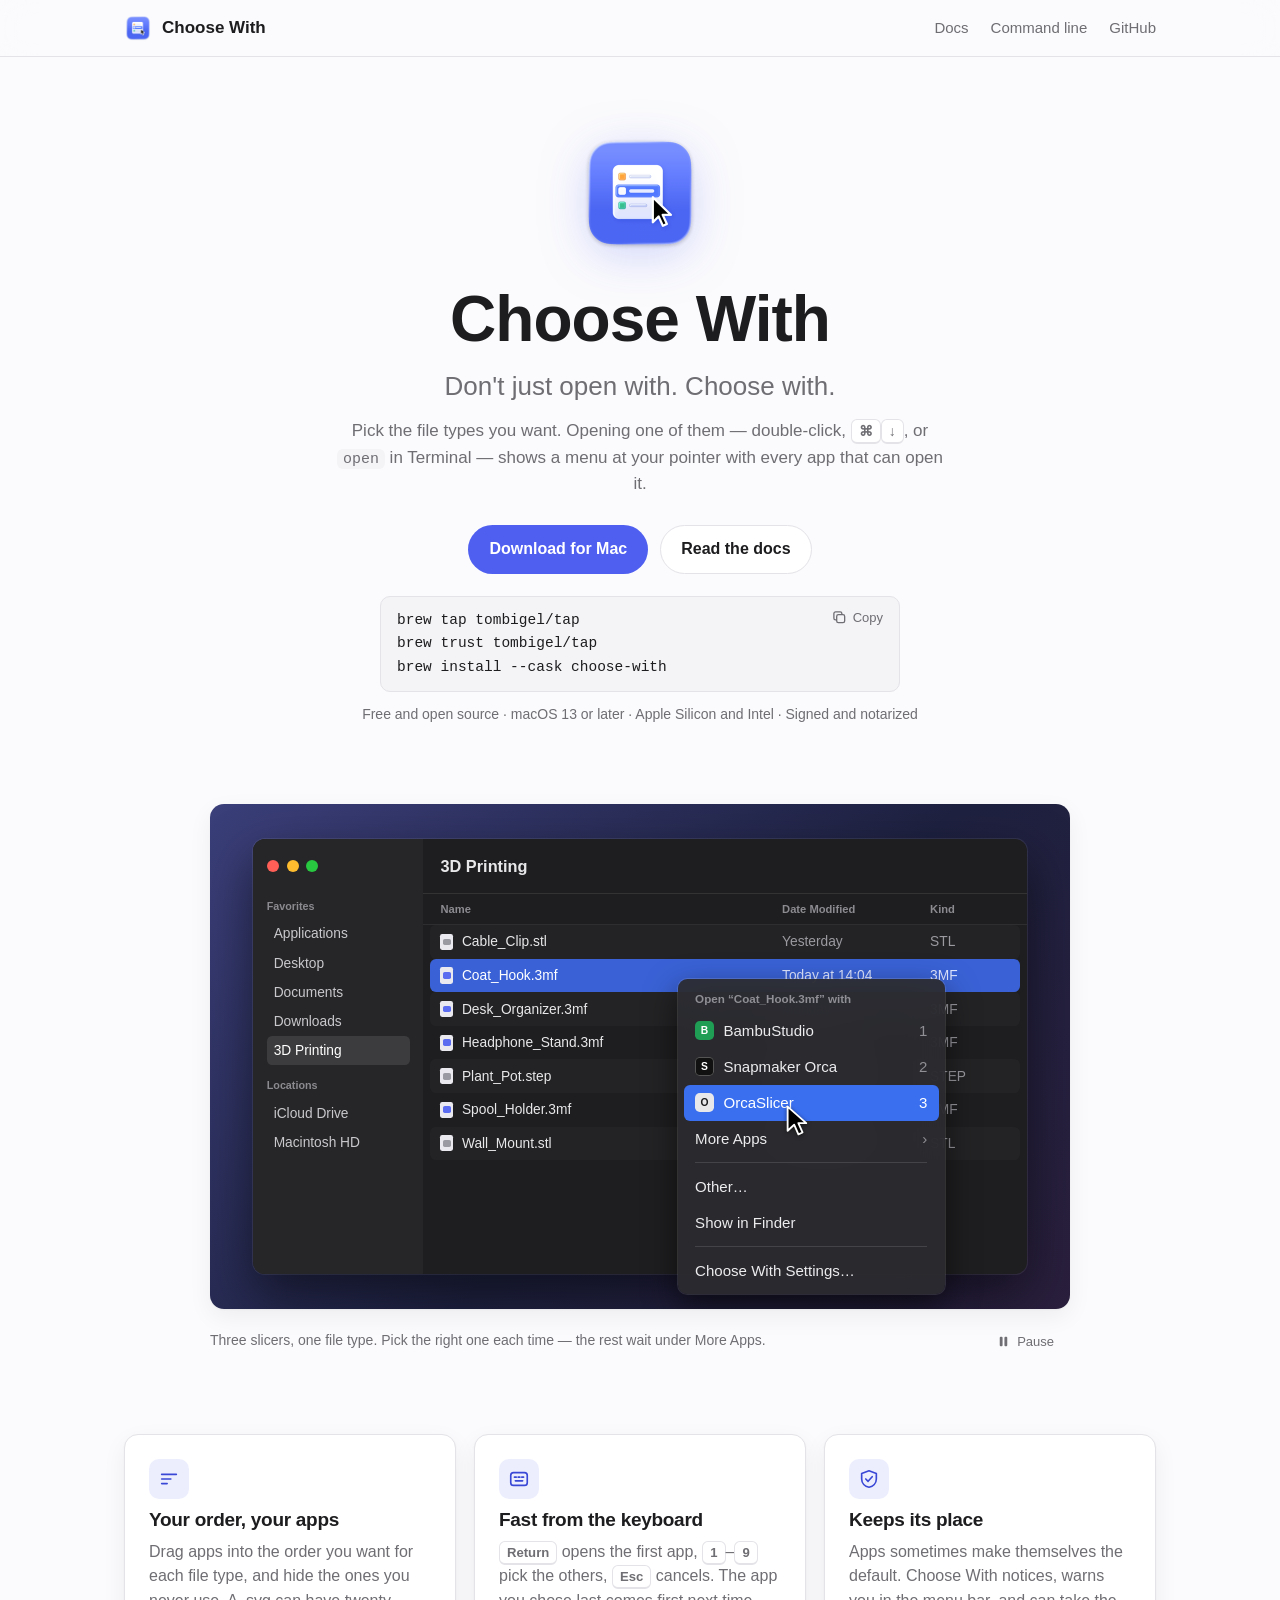
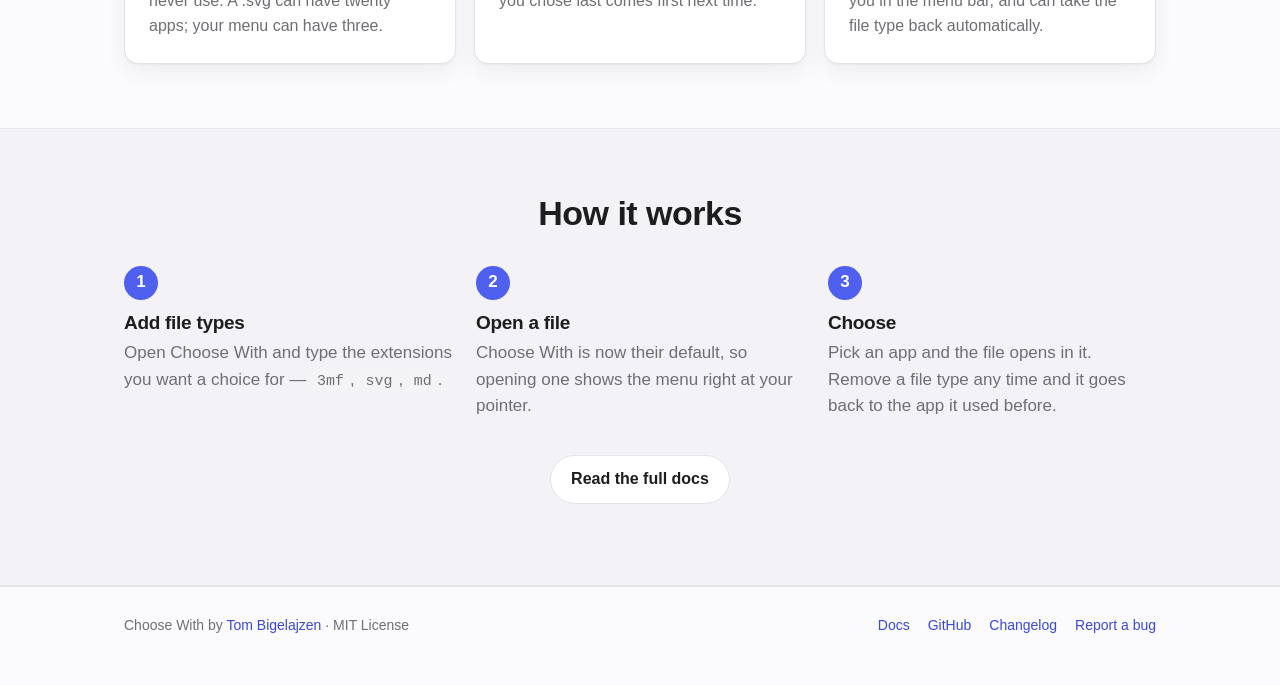
==== docs/index.html @ 94f88f8a "Add a GitHub Pages site: homepage with an animated demo, and docs Co-Authored-By: Claude Opus 5.5 <n" ====
<!DOCTYPE html>
<html lang="en">
<head>
<meta charset="utf-8">
<meta name="viewport" content="width=device-width, initial-scale=1">
<title>Choose With — choose which app opens a file, every time</title>
<meta name="description" content="A small macOS app: open a file and pick the app from a menu at your pointer. Don't just open with. Choose with.">
<meta property="og:title" content="Choose With">
<meta property="og:description" content="Don't just open with. Choose with. Pick the app every time you open a file on your Mac.">
<meta property="og:image" content="https://tombigel.github.io/ChooseWith/assets/icon.png">
<link rel="icon" href="assets/favicon.png">
<link rel="stylesheet" href="assets/site.css">
</head>
<body>
<a class="skip" href="#main">Skip to content</a>
<header class="top">
  <div class="top-inner">
    <a class="brand" href="./"><img src="assets/icon.png" alt="">Choose With</a>
    <nav aria-label="Site">
      <a href="docs.html">Docs</a>
      <a href="docs.html#command-line">Command line</a>
      <a href="https://github.com/tombigel/ChooseWith">GitHub</a>
    </nav>
  </div>
</header>

<main id="main">
  <section class="hero wrap">
    <img class="icon" src="assets/icon.png" alt="Choose With app icon">
    <h1>Choose With</h1>
    <p class="tagline">Don't just open with. Choose with.</p>
    <p class="lede">Pick the file types you want. Opening one of them — double-click, <kbd>⌘</kbd><kbd>↓</kbd>, or <code>open</code> in Terminal — shows a menu at your pointer with every app that can open it.</p>
    <div class="actions">
      <a class="btn btn-primary" href="https://github.com/tombigel/ChooseWith/releases/latest">Download for Mac</a>
      <a class="btn btn-ghost" href="docs.html">Read the docs</a>
    </div>
    <div class="cmd"><pre>brew tap tombigel/tap
brew trust tombigel/tap
brew install --cask choose-with</pre></div>
    <p class="req">Free and open source · macOS 13 or later · Apple Silicon and Intel · Signed and notarized</p>
  </section>

  <section class="demo-section wrap" aria-labelledby="demo-title">
    <h2 id="demo-title" class="skip">Demo</h2>
    <div class="demo-frame">
      <div class="stage" role="img" aria-label="Animation: double-clicking Coat_Hook.3mf in Finder shows a menu with BambuStudio, Snapmaker Orca and OrcaSlicer, and OrcaSlicer is chosen.">
        <div class="finder" aria-hidden="true">
          <div class="f-side">
            <div class="f-lights"><i></i><i></i><i></i></div>
            <b>Favorites</b>
            <span>Applications</span>
            <span>Desktop</span>
            <span>Documents</span>
            <span>Downloads</span>
            <span class="on">3D Printing</span>
            <b>Locations</b>
            <span>iCloud Drive</span>
            <span>Macintosh HD</span>
          </div>
          <div class="f-main">
            <div class="f-bar">3D Printing</div>
            <div class="f-head"><span>Name</span><span>Date Modified</span><span>Kind</span></div>
            <div>
              <div class="f-row"><span class="n"><i class="doc gray"></i>Cable_Clip.stl</span><span class="m">Yesterday</span><span class="m">STL</span></div>
              <div class="f-row" data-file><span class="n"><i class="doc"></i>Coat_Hook.3mf</span><span class="m">Today at 14:04</span><span class="m">3MF</span></div>
              <div class="f-row"><span class="n"><i class="doc"></i>Desk_Organizer.3mf</span><span class="m">Monday</span><span class="m">3MF</span></div>
              <div class="f-row"><span class="n"><i class="doc"></i>Headphone_Stand.3mf</span><span class="m">12 Nov 2026</span><span class="m">3MF</span></div>
              <div class="f-row"><span class="n"><i class="doc gray"></i>Plant_Pot.step</span><span class="m">9 Nov 2026</span><span class="m">STEP</span></div>
              <div class="f-row"><span class="n"><i class="doc"></i>Spool_Holder.3mf</span><span class="m">2 Nov 2026</span><span class="m">3MF</span></div>
              <div class="f-row"><span class="n"><i class="doc gray"></i>Wall_Mount.stl</span><span class="m">28 Oct 2026</span><span class="m">STL</span></div>
            </div>
          </div>
        </div>
        <div class="menu" aria-hidden="true">
          <div class="h">Open “Coat_Hook.3mf” with</div>
          <div class="it hl" data-app="BambuStudio"><span class="ic" style="background:#1f9d55">B</span>BambuStudio<span class="k">1</span></div>
          <div class="it" data-app="Snapmaker Orca"><span class="ic" style="background:#111;box-shadow:inset 0 0 0 1px #555">S</span>Snapmaker Orca<span class="k">2</span></div>
          <div class="it" data-app="OrcaSlicer"><span class="ic" style="background:#e8e8ea;color:#1b1b1d">O</span>OrcaSlicer<span class="k">3</span></div>
          <div class="plain" style="display:flex">More Apps<span class="k" style="margin-left:auto;color:#8f8f95">›</span></div>
          <div class="sep"></div>
          <div class="plain">Other…</div>
          <div class="plain">Show in Finder</div>
          <div class="sep"></div>
          <div class="plain">Choose With Settings…</div>
        </div>
        <div class="toast" aria-hidden="true"></div>
        <svg class="cursor" viewBox="0 0 24 34" aria-hidden="true"><path d="M2 2v26l7-6.5 4.6 10.3 4.4-2-4.5-10H22z" fill="#000" stroke="#fff" stroke-width="2" stroke-linejoin="round"/></svg>
      </div>
      <div class="demo-caption">
        <span>Three slicers, one file type. Pick the right one each time — the rest wait under More Apps.</span>
        <button type="button" class="copy demo-toggle" aria-pressed="false"><svg viewBox="0 0 16 16" fill="currentColor" aria-hidden="true"><rect x="4" y="3" width="3" height="10" rx="1"/><rect x="9" y="3" width="3" height="10" rx="1"/></svg><span>Pause</span></button>
      </div>
    </div>
  </section>

  <section class="wrap" aria-label="Features">
    <div class="features">
      <div class="card">
        <div class="glyph"><svg viewBox="0 0 24 24" fill="none" stroke="currentColor" stroke-width="1.8" stroke-linecap="round"><path d="M4 7h16M4 12h10M4 17h6"/></svg></div>
        <h3>Your order, your apps</h3>
        <p>Drag apps into the order you want for each file type, and hide the ones you never use. A .svg can have twenty apps; your menu can have three.</p>
      </div>
      <div class="card">
        <div class="glyph"><svg viewBox="0 0 24 24" fill="none" stroke="currentColor" stroke-width="1.8" stroke-linecap="round" stroke-linejoin="round"><rect x="3" y="5" width="18" height="14" rx="3"/><path d="M7 10h2M11 10h2M15 10h2M8 14h8"/></svg></div>
        <h3>Fast from the keyboard</h3>
        <p><kbd>Return</kbd> opens the first app, <kbd>1</kbd>–<kbd>9</kbd> pick the others, <kbd>Esc</kbd> cancels. The app you chose last comes first next time.</p>
      </div>
      <div class="card">
        <div class="glyph"><svg viewBox="0 0 24 24" fill="none" stroke="currentColor" stroke-width="1.8" stroke-linecap="round" stroke-linejoin="round"><path d="M12 3l8 3v6c0 4.5-3.4 8-8 9-4.6-1-8-4.5-8-9V6z"/><path d="M8.5 12l2.5 2.5 4.5-5"/></svg></div>
        <h3>Keeps its place</h3>
        <p>Apps sometimes make themselves the default. Choose With notices, warns you in the menu bar, and can take the file type back automatically.</p>
      </div>
    </div>
  </section>

  <section class="band" aria-labelledby="how">
    <div class="wrap">
      <h2 id="how">How it works</h2>
      <ol class="steps">
        <li><h3>Add file types</h3><p>Open Choose With and type the extensions you want a choice for — <code>3mf</code>, <code>svg</code>, <code>md</code>.</p></li>
        <li><h3>Open a file</h3><p>Choose With is now their default, so opening one shows the menu right at your pointer.</p></li>
        <li><h3>Choose</h3><p>Pick an app and the file opens in it. Remove a file type any time and it goes back to the app it used before.</p></li>
      </ol>
      <p class="center"><a class="btn btn-ghost" href="docs.html">Read the full docs</a></p>
    </div>
  </section>
</main>

<footer>
  <div class="wrap">
    <span>Choose With by <a href="https://tombigel.com">Tom Bigelajzen</a> · MIT License</span>
    <nav aria-label="Footer">
      <a href="docs.html">Docs</a>
      <a href="https://github.com/tombigel/ChooseWith">GitHub</a>
      <a href="https://github.com/tombigel/ChooseWith/blob/main/CHANGELOG.md">Changelog</a>
      <a href="https://github.com/tombigel/ChooseWith/issues/new?template=bug_report.yml">Report a bug</a>
    </nav>
  </div>
</footer>
<script src="assets/site.js"></script>
</body>
</html>
---- docs/assets/site.css ----
:root {
  --bg: #fbfbfd;
  --bg-alt: #f2f2f7;
  --card: #ffffff;
  --text: #1d1d1f;
  --muted: #6e6e73;
  --line: #e3e3e8;
  --accent: #4f5ff0;
  --accent-text: #3a48d6;
  --accent-soft: #eceefe;
  --code-bg: #f4f4f7;
  --warn: #c2410c;
  --radius: 14px;
  --shadow: 0 1px 2px rgb(0 0 0 / 0.04), 0 8px 24px rgb(0 0 0 / 0.06);
  --mono: ui-monospace, "SF Mono", SFMono-Regular, Menlo, monospace;
  color-scheme: light dark;
}
@media (prefers-color-scheme: dark) {
  :root {
    --bg: #111113;
    --bg-alt: #19191c;
    --card: #1c1c1f;
    --text: #f5f5f7;
    --muted: #a1a1a6;
    --line: #2c2c31;
    --accent: #6b79ff;
    --accent-text: #9aa4ff;
    --accent-soft: #23264a;
    --code-bg: #1f1f23;
    --warn: #fb923c;
    --shadow: 0 1px 2px rgb(0 0 0 / 0.3), 0 8px 24px rgb(0 0 0 / 0.35);
  }
}

* { box-sizing: border-box; }
html { scroll-behavior: smooth; scroll-padding-top: 72px; }
@media (prefers-reduced-motion: reduce) { html { scroll-behavior: auto; } }
body {
  margin: 0;
  font: 17px/1.55 -apple-system, BlinkMacSystemFont, "SF Pro Text", "Helvetica Neue", Arial, sans-serif;
  color: var(--text);
  background: var(--bg);
  -webkit-font-smoothing: antialiased;
}
a { color: var(--accent-text); text-decoration: none; }
a:hover { text-decoration: underline; }
:focus-visible { outline: 3px solid var(--accent); outline-offset: 2px; border-radius: 6px; }
h1, h2, h3 { line-height: 1.2; letter-spacing: -0.015em; }
p { margin: 0 0 1em; }
kbd {
  font: 600 0.82em/1 -apple-system, BlinkMacSystemFont, sans-serif;
  padding: 3px 7px; border: 1px solid var(--line); border-bottom-width: 2px;
  border-radius: 6px; background: var(--card); white-space: nowrap;
}
code { font-family: var(--mono); font-size: 0.88em; background: var(--code-bg); padding: 2px 6px; border-radius: 6px; }
.skip { position: absolute; left: -999px; top: 8px; }
.skip:focus { left: 8px; z-index: 100; background: var(--card); padding: 8px 12px; }

/* Header */
.top {
  position: sticky; top: 0; z-index: 10;
  background: color-mix(in srgb, var(--bg) 82%, transparent);
  backdrop-filter: saturate(180%) blur(16px);
  -webkit-backdrop-filter: saturate(180%) blur(16px);
  border-bottom: 1px solid var(--line);
}
.top-inner { max-width: 1080px; margin: 0 auto; padding: 0 24px; height: 56px; display: flex; align-items: center; gap: 24px; }
.brand { display: flex; align-items: center; gap: 10px; color: var(--text); font-weight: 600; }
.brand:hover { text-decoration: none; }
.brand img { width: 28px; height: 28px; }
.top nav { margin-left: auto; display: flex; gap: 22px; font-size: 15px; }
.top nav a { color: var(--muted); }
.top nav a:hover, .top nav a[aria-current] { color: var(--text); text-decoration: none; }

.wrap { max-width: 1080px; margin: 0 auto; padding: 0 24px; }

/* Buttons */
.btn {
  display: inline-flex; align-items: center; gap: 8px;
  padding: 11px 20px; border-radius: 980px; font-weight: 600; font-size: 16px;
  border: 1px solid transparent; cursor: pointer;
}
.btn:hover { text-decoration: none; }
.btn-primary { background: var(--accent); color: #fff; }
.btn-primary:hover { filter: brightness(1.08); }
.btn-ghost { border-color: var(--line); color: var(--text); background: var(--card); }
.btn-ghost:hover { border-color: var(--muted); }

/* Code blocks with copy */
.cmd {
  position: relative; display: flex; align-items: center;
  background: var(--code-bg); border: 1px solid var(--line); border-radius: 10px;
  margin: 0 0 12px;
}
.cmd pre {
  margin: 0; padding: 12px 16px; overflow-x: auto; flex: 1;
  font: 14.5px/1.6 var(--mono); white-space: pre;
}
.cmd pre .c { color: var(--muted); }
.cmd pre .p { color: var(--muted); user-select: none; }
.copy {
  flex: none; align-self: flex-start; margin: 6px 6px 6px 0;
  display: inline-flex; align-items: center; gap: 6px;
  font: 500 13px -apple-system, BlinkMacSystemFont, sans-serif; color: var(--muted);
  background: transparent; border: 1px solid transparent; border-radius: 7px;
  padding: 6px 9px; cursor: pointer;
}
.copy:hover { background: var(--card); border-color: var(--line); color: var(--text); }
.copy svg { width: 15px; height: 15px; }
.copy.done { color: #16a34a; }

/* Home: hero */
.hero { text-align: center; padding: 72px 0 40px; }
.hero .icon { width: 128px; height: 128px; filter: drop-shadow(0 10px 24px rgb(79 95 240 / 0.25)); }
.hero h1 { font-size: clamp(40px, 7vw, 64px); margin: 16px 0 8px; font-weight: 700; }
.hero .tagline { font-size: clamp(20px, 3vw, 26px); color: var(--muted); margin: 0 0 12px; font-weight: 500; }
.hero .lede { max-width: 620px; margin: 0 auto 28px; color: var(--muted); }
.hero .actions { display: flex; gap: 12px; justify-content: center; flex-wrap: wrap; margin-bottom: 22px; }
.hero .cmd { max-width: 520px; margin: 0 auto; text-align: left; }
.hero .req { font-size: 14px; color: var(--muted); margin-top: 12px; }

/* Home: demo */
.demo-section { padding: 24px 0 64px; }
.demo-frame { max-width: 860px; margin: 0 auto; }
.demo-caption { display: flex; justify-content: space-between; align-items: center; gap: 12px; margin-top: 12px; color: var(--muted); font-size: 14px; }

.stage {
  position: relative; aspect-ratio: 16 / 9.4; overflow: hidden;
  border-radius: 14px; background: linear-gradient(135deg, #3b3f7a, #1e2140 55%, #2a1f3d);
  box-shadow: var(--shadow); user-select: none;
  font-family: -apple-system, BlinkMacSystemFont, "SF Pro Text", sans-serif;
  container-type: inline-size;
}
.finder {
  position: absolute; left: 5%; top: 7%; width: 90%; height: 86%;
  background: #1e1e20; border-radius: 12px; overflow: hidden;
  box-shadow: 0 0 0 1px rgb(255 255 255 / 0.08), 0 20px 50px rgb(0 0 0 / 0.5);
  color: #e8e8ea; display: grid; grid-template-columns: 22% 1fr; font-size: 1.6cqi;
}
.f-side { background: #262628; padding: 2.4cqi 1.6cqi; color: #c9c9cd; }
.f-lights { display: flex; gap: 0.9cqi; margin-bottom: 3cqi; }
.f-lights i { width: 1.4cqi; height: 1.4cqi; border-radius: 50%; background: #ff5f57; }
.f-lights i:nth-child(2) { background: #febc2e; }
.f-lights i:nth-child(3) { background: #28c840; }
.f-side b { display: block; font-size: 1.25cqi; color: #8b8b90; font-weight: 600; margin: 1.4cqi 0 0.6cqi; }
.f-side span { display: block; padding: 0.45cqi 0.8cqi; border-radius: 0.6cqi; }
.f-side span.on { background: rgb(255 255 255 / 0.1); color: #fff; }
.f-main { display: flex; flex-direction: column; }
.f-bar { height: 6.4cqi; display: flex; align-items: center; padding: 0 2cqi; font-weight: 600; font-size: 1.9cqi; border-bottom: 1px solid #333; }
.f-head, .f-row { display: grid; grid-template-columns: 1fr 26% 14%; padding: 0 2cqi; align-items: center; }
.f-head { height: 3.6cqi; color: #8b8b90; font-size: 1.3cqi; font-weight: 600; border-bottom: 1px solid #2e2e31; }
.f-row { height: 3.9cqi; margin: 0 0.8cqi; padding: 0 1.2cqi; border-radius: 0.7cqi; }
.f-row:nth-child(odd) { background: rgb(255 255 255 / 0.025); }
.f-row .n { display: flex; align-items: center; gap: 1cqi; }
.f-row .doc { width: 1.5cqi; height: 1.9cqi; border-radius: 0.25cqi; background: #e9e9ef; position: relative; }
.f-row .doc::after { content: ""; position: absolute; inset: 30% 22%; border-radius: 0.2cqi; background: #5b6cf0; }
.f-row .doc.gray::after { background: #9a9aa2; }
.f-row .m { color: #9a9aa0; }
.f-row.sel { background: #3a62d6 !important; color: #fff; }
.f-row.sel .m { color: #dfe6ff; }

.menu {
  position: absolute; z-index: 3; min-width: 31cqi;
  background: rgb(44 44 48 / 0.92); backdrop-filter: blur(20px); -webkit-backdrop-filter: blur(20px);
  border-radius: 1.1cqi; padding: 0.7cqi;
  box-shadow: 0 0 0 1px rgb(255 255 255 / 0.12), 0 12px 32px rgb(0 0 0 / 0.55);
  color: #ececef; font-size: 1.75cqi;
  opacity: 0; transform: scale(0.97); transform-origin: top left; pointer-events: none;
  transition: opacity 0.12s ease, transform 0.12s ease;
}
.menu.open { opacity: 1; transform: none; }
.menu .h { color: #8f8f95; font-size: 1.35cqi; font-weight: 600; padding: 0.6cqi 1.3cqi 0.5cqi; }
.menu .it { display: flex; align-items: center; gap: 1.1cqi; padding: 0.75cqi 1.3cqi; border-radius: 0.7cqi; }
.menu .it .k { margin-left: auto; color: #8f8f95; padding-left: 3cqi; }
.menu .it.hl { background: #3a6ff0; color: #fff; }
.menu .it.hl .k { color: #fff; }
.menu .ic { width: 2.2cqi; height: 2.2cqi; border-radius: 0.55cqi; display: grid; place-items: center; font-size: 1.2cqi; font-weight: 800; color: #fff; }
.menu .sep { height: 1px; background: rgb(255 255 255 / 0.12); margin: 0.6cqi 1.3cqi; }
.menu .plain { padding: 0.75cqi 1.3cqi; }

.cursor {
  position: absolute; z-index: 5; left: 0; top: 0; width: 2.6cqi; height: auto;
  transition: transform 0.9s cubic-bezier(0.45, 0, 0.2, 1);
  filter: drop-shadow(0 1px 2px rgb(0 0 0 / 0.5));
}
.cursor.click { animation: press 0.18s ease 2; }
@keyframes press { 50% { scale: 0.85; } }
.toast {
  position: absolute; z-index: 4; left: 50%; bottom: 12%; translate: -50% 0;
  background: rgb(30 30 32 / 0.92); color: #fff; border-radius: 980px;
  padding: 1cqi 2.2cqi; font-size: 1.7cqi; box-shadow: 0 0 0 1px rgb(255 255 255 / 0.12), 0 10px 30px rgb(0 0 0 / 0.4);
  opacity: 0; transition: opacity 0.25s ease;
}
.toast.show { opacity: 1; }

/* Home: features */
.features { display: grid; grid-template-columns: repeat(auto-fit, minmax(240px, 1fr)); gap: 18px; padding: 8px 0 64px; }
.card { background: var(--card); border: 1px solid var(--line); border-radius: var(--radius); padding: 24px; box-shadow: var(--shadow); }
.card h3 { margin: 10px 0 8px; font-size: 19px; }
.card p { margin: 0; color: var(--muted); font-size: 16px; }
.card .glyph { width: 40px; height: 40px; border-radius: 10px; background: var(--accent-soft); color: var(--accent-text); display: grid; place-items: center; }
.card .glyph svg { width: 22px; height: 22px; }

.band { background: var(--bg-alt); border-block: 1px solid var(--line); padding: 64px 0; }
.band h2 { text-align: center; font-size: 34px; margin: 0 0 32px; }
.steps { display: grid; grid-template-columns: repeat(auto-fit, minmax(220px, 1fr)); gap: 24px; counter-reset: step; list-style: none; padding: 0; margin: 0; }
.steps li { counter-increment: step; }
.steps li::before {
  content: counter(step); display: grid; place-items: center; width: 34px; height: 34px; border-radius: 50%;
  background: var(--accent); color: #fff; font-weight: 700; margin-bottom: 12px;
}
.steps h3 { margin: 0 0 6px; font-size: 19px; }
.steps p { color: var(--muted); margin: 0; }
.center { text-align: center; margin-top: 36px; }

footer { border-top: 1px solid var(--line); padding: 28px 0 48px; color: var(--muted); font-size: 14px; }
footer .wrap { display: flex; flex-wrap: wrap; gap: 8px 20px; justify-content: space-between; }
footer nav { display: flex; gap: 18px; flex-wrap: wrap; }

/* Docs */
.docs { display: grid; grid-template-columns: 220px minmax(0, 1fr); gap: 48px; max-width: 1080px; margin: 0 auto; padding: 32px 24px 64px; }
.toc { position: sticky; top: 80px; align-self: start; font-size: 15px; max-height: calc(100vh - 100px); overflow-y: auto; }
.toc ol { list-style: none; margin: 0; padding: 0; }
.toc li { margin: 0; }
.toc a { display: block; padding: 5px 10px; border-radius: 8px; color: var(--muted); }
.toc a:hover { color: var(--text); text-decoration: none; background: var(--bg-alt); }
.toc a.active { color: var(--accent-text); background: var(--accent-soft); font-weight: 600; }
.toc ol ol a { padding-left: 22px; font-size: 14px; }
.doc h1 { font-size: 40px; margin: 0 0 8px; }
.doc .intro { color: var(--muted); font-size: 19px; margin-bottom: 32px; }
.doc section { padding-top: 8px; margin-bottom: 40px; }
.doc h2 { font-size: 28px; margin: 0 0 16px; padding-top: 16px; border-top: 1px solid var(--line); }
.doc section:first-of-type h2 { border-top: 0; padding-top: 0; }
.doc h3 { font-size: 20px; margin: 28px 0 10px; }
.doc ul { padding-left: 22px; }
.doc li { margin-bottom: 6px; }
.note {
  display: flex; gap: 12px; background: var(--accent-soft); border-radius: 12px; padding: 14px 16px; margin: 16px 0; font-size: 16px;
}
.note.warn { background: color-mix(in srgb, var(--warn) 12%, transparent); }
.note strong { white-space: nowrap; }
.keys { display: grid; grid-template-columns: max-content 1fr; gap: 10px 18px; align-items: center; margin: 0 0 16px; }
.opts { width: 100%; border-collapse: collapse; font-size: 15.5px; margin: 0 0 24px; }
.opts th { text-align: left; color: var(--muted); font-weight: 600; font-size: 13px; text-transform: uppercase; letter-spacing: 0.04em; padding: 6px 10px; border-bottom: 1px solid var(--line); }
.opts td { padding: 9px 10px; border-bottom: 1px solid var(--line); vertical-align: top; }
.opts td:first-child { white-space: nowrap; }
.opts code { background: none; padding: 0; }
.tabs { display: flex; gap: 6px; margin-bottom: 14px; flex-wrap: wrap; }

@media (max-width: 820px) {
  .docs { grid-template-columns: 1fr; gap: 16px; }
  .toc { position: static; max-height: none; border: 1px solid var(--line); border-radius: 12px; padding: 8px; }
  .toc ol ol { display: none; }
  .top nav { gap: 14px; }
  .opts td:first-child { white-space: normal; }
}
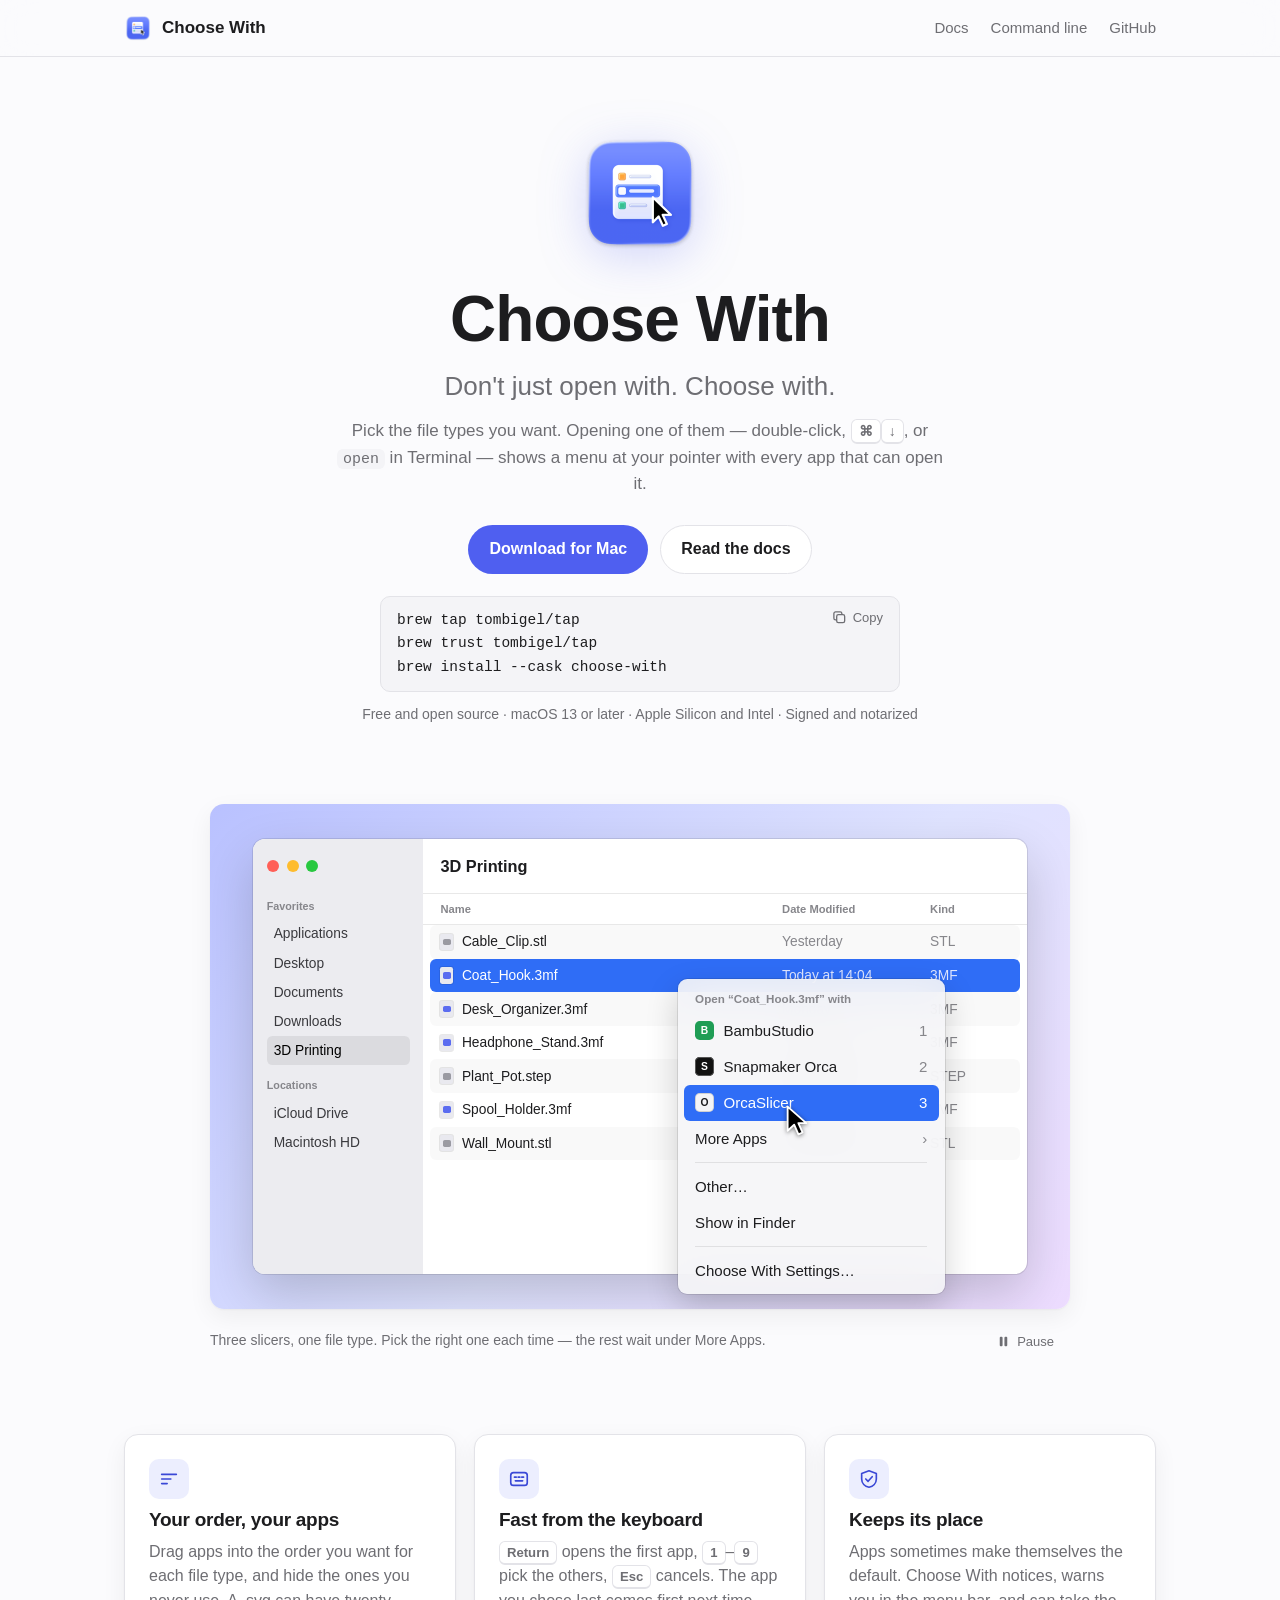
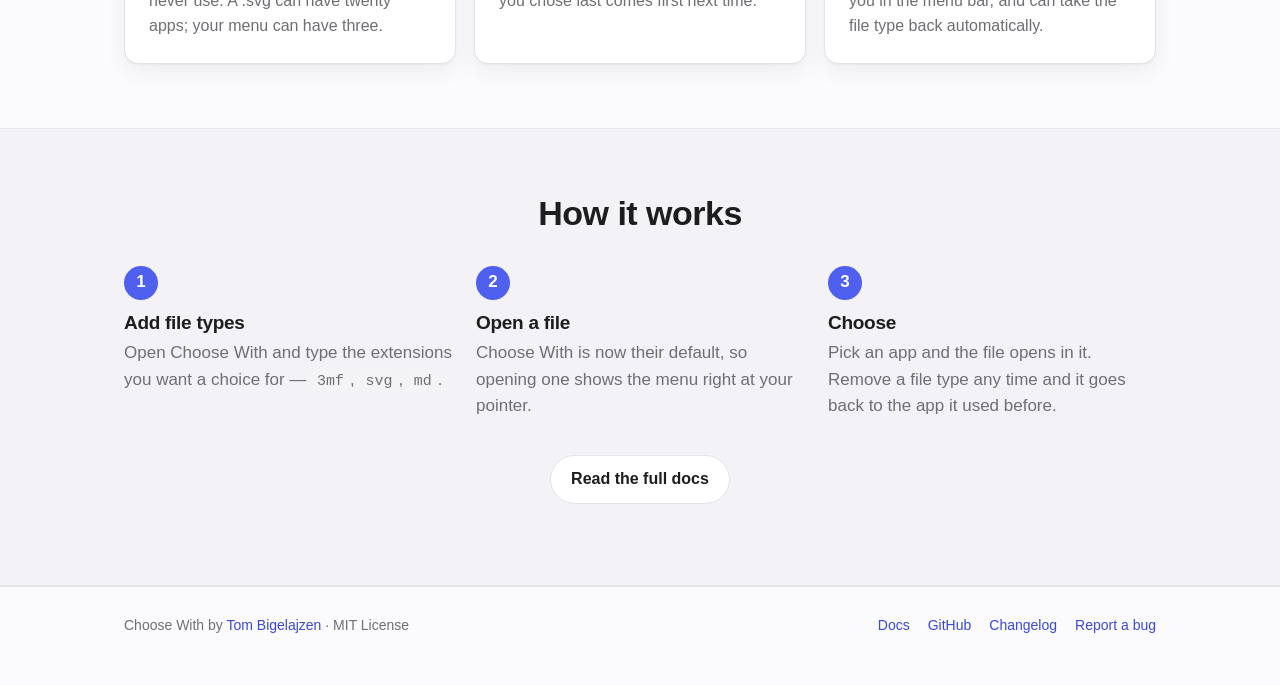
==== commit 48c5038e: "Demo follows light/dark mode, fix play/pause icon, add demo GIFs to README Co-Authored-By: Claude Op" ====
--- a/docs/index.html
+++ b/docs/index.html
@@ -75,8 +75,8 @@
           <div class="h">Open “Coat_Hook.3mf” with</div>
           <div class="it hl" data-app="BambuStudio"><span class="ic" style="background:#1f9d55">B</span>BambuStudio<span class="k">1</span></div>
           <div class="it" data-app="Snapmaker Orca"><span class="ic" style="background:#111;box-shadow:inset 0 0 0 1px #555">S</span>Snapmaker Orca<span class="k">2</span></div>
-          <div class="it" data-app="OrcaSlicer"><span class="ic" style="background:#e8e8ea;color:#1b1b1d">O</span>OrcaSlicer<span class="k">3</span></div>
-          <div class="plain" style="display:flex">More Apps<span class="k" style="margin-left:auto;color:#8f8f95">›</span></div>
+          <div class="it" data-app="OrcaSlicer"><span class="ic" style="background:#f4f4f6;color:#1b1b1d;box-shadow:inset 0 0 0 1px rgb(0 0 0 / 0.15)">O</span>OrcaSlicer<span class="k">3</span></div>
+          <div class="plain">More Apps<span class="k">›</span></div>
           <div class="sep"></div>
           <div class="plain">Other…</div>
           <div class="plain">Show in Finder</div>
@@ -88,7 +88,7 @@
       </div>
       <div class="demo-caption">
         <span>Three slicers, one file type. Pick the right one each time — the rest wait under More Apps.</span>
-        <button type="button" class="copy demo-toggle" aria-pressed="false"><svg viewBox="0 0 16 16" fill="currentColor" aria-hidden="true"><rect x="4" y="3" width="3" height="10" rx="1"/><rect x="9" y="3" width="3" height="10" rx="1"/></svg><span>Pause</span></button>
+        <button type="button" class="copy demo-toggle"><svg viewBox="0 0 16 16" fill="currentColor" aria-hidden="true"><rect x="4" y="3" width="3" height="10" rx="1"/><rect x="9" y="3" width="3" height="10" rx="1"/></svg><span>Pause</span></button>
       </div>
     </div>
   </section>
--- a/docs/assets/site.css
+++ b/docs/assets/site.css
@@ -124,59 +124,78 @@
 .demo-frame { max-width: 860px; margin: 0 auto; }
 .demo-caption { display: flex; justify-content: space-between; align-items: center; gap: 12px; margin-top: 12px; color: var(--muted); font-size: 14px; }
 
+/* Demo colors: a dark Mac by default, a light one in light mode. */
+.stage {
+  --d-desk: linear-gradient(135deg, #3b3f7a, #1e2140 55%, #2a1f3d);
+  --d-win: #1e1e20; --d-side: #262628; --d-text: #e8e8ea; --d-side-text: #c9c9cd;
+  --d-strong: #fff; --d-dim: #8b8b90; --d-line: rgb(255 255 255 / 0.1);
+  --d-hover: rgb(255 255 255 / 0.1); --d-stripe: rgb(255 255 255 / 0.025);
+  --d-sel: #3a62d6; --d-hl: #3a6ff0; --d-menu: rgb(44 44 48 / 0.92);
+  --d-edge: rgb(255 255 255 / 0.12); --d-drop: rgb(0 0 0 / 0.5);
+}
+@media (prefers-color-scheme: light) {
+  .stage {
+    --d-desk: linear-gradient(135deg, #b9c1ff, #dfe3ff 55%, #eddcff);
+    --d-win: #ffffff; --d-side: #ececf0; --d-text: #1d1d1f; --d-side-text: #3a3a3e;
+    --d-strong: #000; --d-dim: #86868b; --d-line: rgb(0 0 0 / 0.09);
+    --d-hover: rgb(0 0 0 / 0.07); --d-stripe: rgb(0 0 0 / 0.025);
+    --d-sel: #2f6df6; --d-hl: #2f6df6; --d-menu: rgb(246 246 248 / 0.9);
+    --d-edge: rgb(0 0 0 / 0.1); --d-drop: rgb(0 0 0 / 0.18);
+  }
+}
 .stage {
   position: relative; aspect-ratio: 16 / 9.4; overflow: hidden;
-  border-radius: 14px; background: linear-gradient(135deg, #3b3f7a, #1e2140 55%, #2a1f3d);
+  border-radius: 14px; background: var(--d-desk);
   box-shadow: var(--shadow); user-select: none;
   font-family: -apple-system, BlinkMacSystemFont, "SF Pro Text", sans-serif;
   container-type: inline-size;
 }
 .finder {
   position: absolute; left: 5%; top: 7%; width: 90%; height: 86%;
-  background: #1e1e20; border-radius: 12px; overflow: hidden;
-  box-shadow: 0 0 0 1px rgb(255 255 255 / 0.08), 0 20px 50px rgb(0 0 0 / 0.5);
-  color: #e8e8ea; display: grid; grid-template-columns: 22% 1fr; font-size: 1.6cqi;
-}
-.f-side { background: #262628; padding: 2.4cqi 1.6cqi; color: #c9c9cd; }
+  background: var(--d-win); border-radius: 12px; overflow: hidden;
+  box-shadow: 0 0 0 1px var(--d-edge), 0 20px 50px var(--d-drop);
+  color: var(--d-text); display: grid; grid-template-columns: 22% 1fr; font-size: 1.6cqi;
+}
+.f-side { background: var(--d-side); padding: 2.4cqi 1.6cqi; color: var(--d-side-text); }
 .f-lights { display: flex; gap: 0.9cqi; margin-bottom: 3cqi; }
 .f-lights i { width: 1.4cqi; height: 1.4cqi; border-radius: 50%; background: #ff5f57; }
 .f-lights i:nth-child(2) { background: #febc2e; }
 .f-lights i:nth-child(3) { background: #28c840; }
-.f-side b { display: block; font-size: 1.25cqi; color: #8b8b90; font-weight: 600; margin: 1.4cqi 0 0.6cqi; }
+.f-side b { display: block; font-size: 1.25cqi; color: var(--d-dim); font-weight: 600; margin: 1.4cqi 0 0.6cqi; }
 .f-side span { display: block; padding: 0.45cqi 0.8cqi; border-radius: 0.6cqi; }
-.f-side span.on { background: rgb(255 255 255 / 0.1); color: #fff; }
+.f-side span.on { background: var(--d-hover); color: var(--d-strong); }
 .f-main { display: flex; flex-direction: column; }
-.f-bar { height: 6.4cqi; display: flex; align-items: center; padding: 0 2cqi; font-weight: 600; font-size: 1.9cqi; border-bottom: 1px solid #333; }
+.f-bar { height: 6.4cqi; display: flex; align-items: center; padding: 0 2cqi; font-weight: 600; font-size: 1.9cqi; border-bottom: 1px solid var(--d-line); }
 .f-head, .f-row { display: grid; grid-template-columns: 1fr 26% 14%; padding: 0 2cqi; align-items: center; }
-.f-head { height: 3.6cqi; color: #8b8b90; font-size: 1.3cqi; font-weight: 600; border-bottom: 1px solid #2e2e31; }
+.f-head { height: 3.6cqi; color: var(--d-dim); font-size: 1.3cqi; font-weight: 600; border-bottom: 1px solid var(--d-line); }
 .f-row { height: 3.9cqi; margin: 0 0.8cqi; padding: 0 1.2cqi; border-radius: 0.7cqi; }
-.f-row:nth-child(odd) { background: rgb(255 255 255 / 0.025); }
+.f-row:nth-child(odd) { background: var(--d-stripe); }
 .f-row .n { display: flex; align-items: center; gap: 1cqi; }
-.f-row .doc { width: 1.5cqi; height: 1.9cqi; border-radius: 0.25cqi; background: #e9e9ef; position: relative; }
+.f-row .doc { width: 1.5cqi; height: 1.9cqi; border-radius: 0.25cqi; background: #e9e9ef; box-shadow: 0 0 0 1px var(--d-line); position: relative; }
 .f-row .doc::after { content: ""; position: absolute; inset: 30% 22%; border-radius: 0.2cqi; background: #5b6cf0; }
 .f-row .doc.gray::after { background: #9a9aa2; }
-.f-row .m { color: #9a9aa0; }
-.f-row.sel { background: #3a62d6 !important; color: #fff; }
+.f-row .m { color: var(--d-dim); }
+.f-row.sel { background: var(--d-sel) !important; color: #fff; }
 .f-row.sel .m { color: #dfe6ff; }
 
 .menu {
   position: absolute; z-index: 3; min-width: 31cqi;
-  background: rgb(44 44 48 / 0.92); backdrop-filter: blur(20px); -webkit-backdrop-filter: blur(20px);
+  background: var(--d-menu); backdrop-filter: blur(20px); -webkit-backdrop-filter: blur(20px);
   border-radius: 1.1cqi; padding: 0.7cqi;
-  box-shadow: 0 0 0 1px rgb(255 255 255 / 0.12), 0 12px 32px rgb(0 0 0 / 0.55);
-  color: #ececef; font-size: 1.75cqi;
+  box-shadow: 0 0 0 1px var(--d-edge), 0 12px 32px var(--d-drop);
+  color: var(--d-text); font-size: 1.75cqi;
   opacity: 0; transform: scale(0.97); transform-origin: top left; pointer-events: none;
   transition: opacity 0.12s ease, transform 0.12s ease;
 }
 .menu.open { opacity: 1; transform: none; }
-.menu .h { color: #8f8f95; font-size: 1.35cqi; font-weight: 600; padding: 0.6cqi 1.3cqi 0.5cqi; }
+.menu .h { color: var(--d-dim); font-size: 1.35cqi; font-weight: 600; padding: 0.6cqi 1.3cqi 0.5cqi; }
 .menu .it { display: flex; align-items: center; gap: 1.1cqi; padding: 0.75cqi 1.3cqi; border-radius: 0.7cqi; }
-.menu .it .k { margin-left: auto; color: #8f8f95; padding-left: 3cqi; }
-.menu .it.hl { background: #3a6ff0; color: #fff; }
+.menu .k { margin-left: auto; color: var(--d-dim); padding-left: 3cqi; }
+.menu .it.hl { background: var(--d-hl); color: #fff; }
 .menu .it.hl .k { color: #fff; }
 .menu .ic { width: 2.2cqi; height: 2.2cqi; border-radius: 0.55cqi; display: grid; place-items: center; font-size: 1.2cqi; font-weight: 800; color: #fff; }
-.menu .sep { height: 1px; background: rgb(255 255 255 / 0.12); margin: 0.6cqi 1.3cqi; }
-.menu .plain { padding: 0.75cqi 1.3cqi; }
+.menu .sep { height: 1px; background: var(--d-line); margin: 0.6cqi 1.3cqi; }
+.menu .plain { display: flex; padding: 0.75cqi 1.3cqi; }
 
 .cursor {
   position: absolute; z-index: 5; left: 0; top: 0; width: 2.6cqi; height: auto;
@@ -187,8 +206,8 @@
 @keyframes press { 50% { scale: 0.85; } }
 .toast {
   position: absolute; z-index: 4; left: 50%; bottom: 12%; translate: -50% 0;
-  background: rgb(30 30 32 / 0.92); color: #fff; border-radius: 980px;
-  padding: 1cqi 2.2cqi; font-size: 1.7cqi; box-shadow: 0 0 0 1px rgb(255 255 255 / 0.12), 0 10px 30px rgb(0 0 0 / 0.4);
+  background: var(--d-menu); color: var(--d-strong); border-radius: 980px; backdrop-filter: blur(20px); -webkit-backdrop-filter: blur(20px);
+  padding: 1cqi 2.2cqi; font-size: 1.7cqi; box-shadow: 0 0 0 1px var(--d-edge), 0 10px 30px var(--d-drop);
   opacity: 0; transition: opacity 0.25s ease;
 }
 .toast.show { opacity: 1; }
